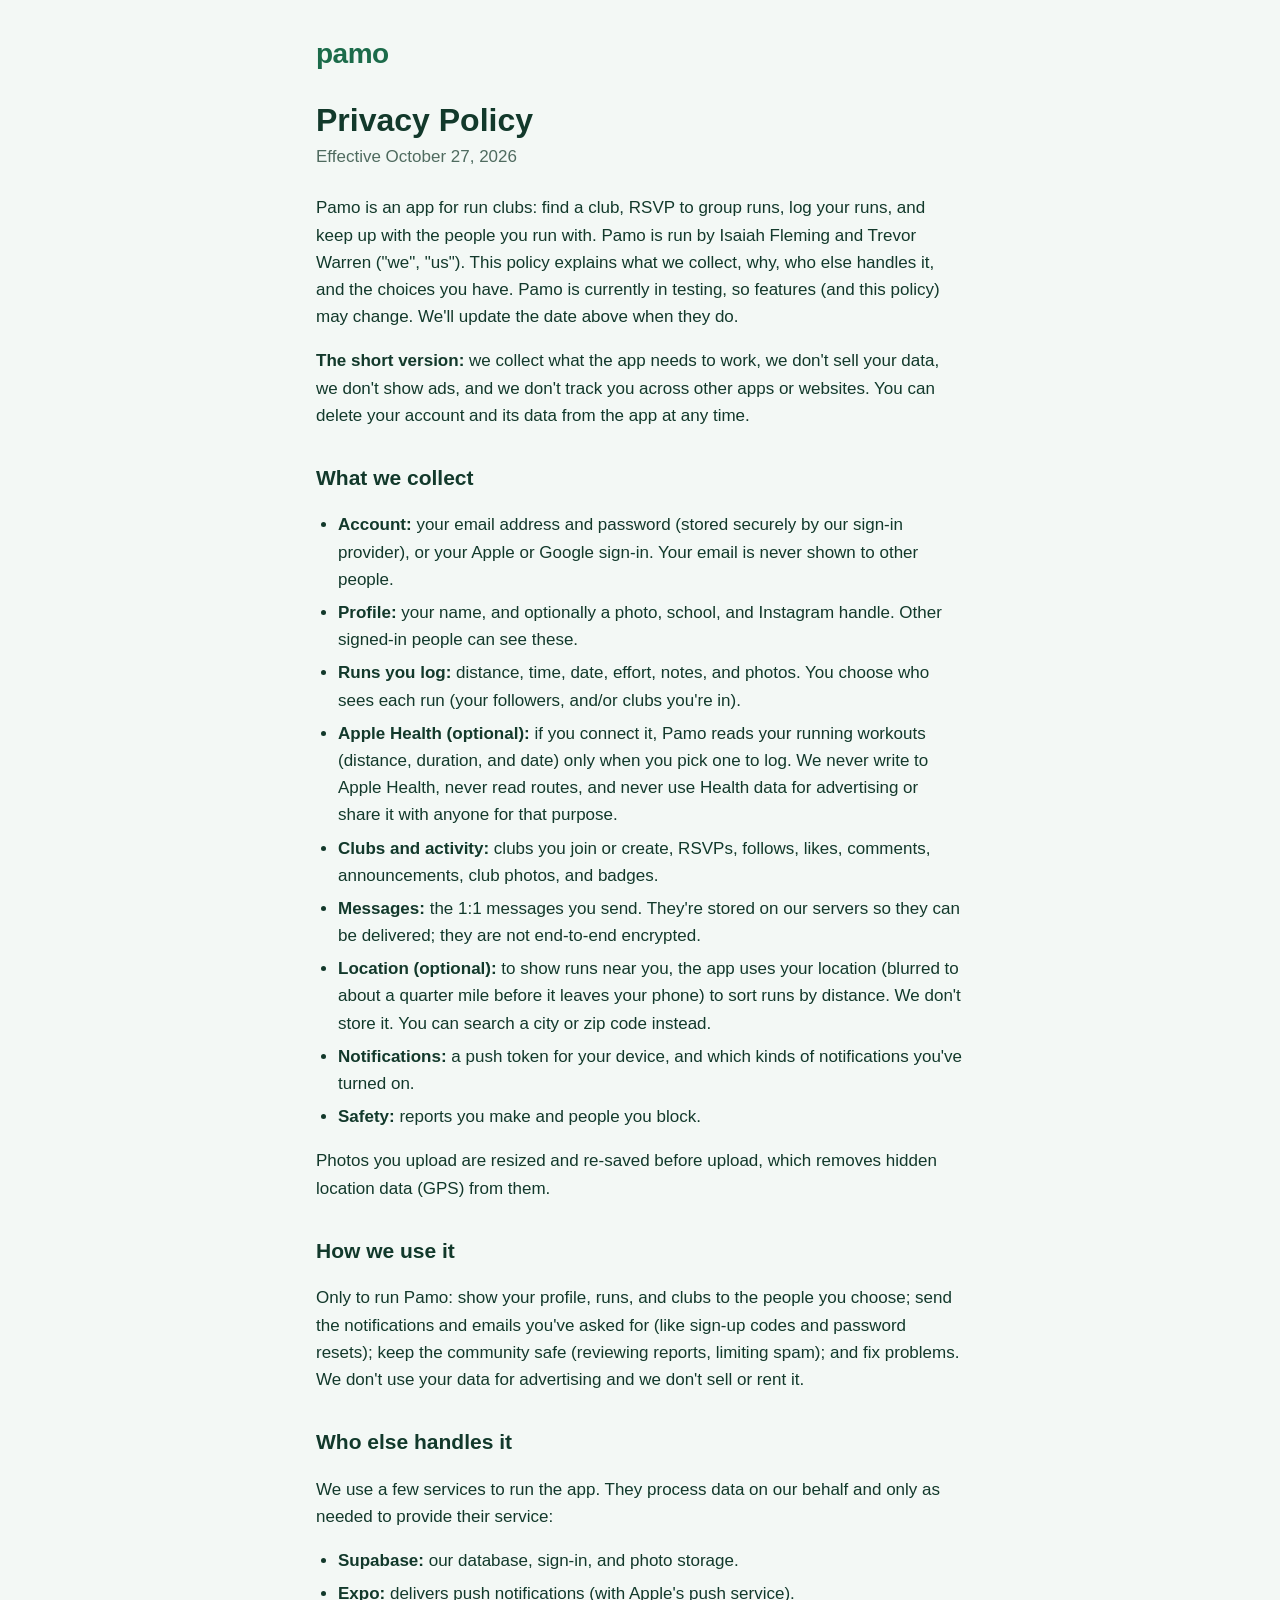
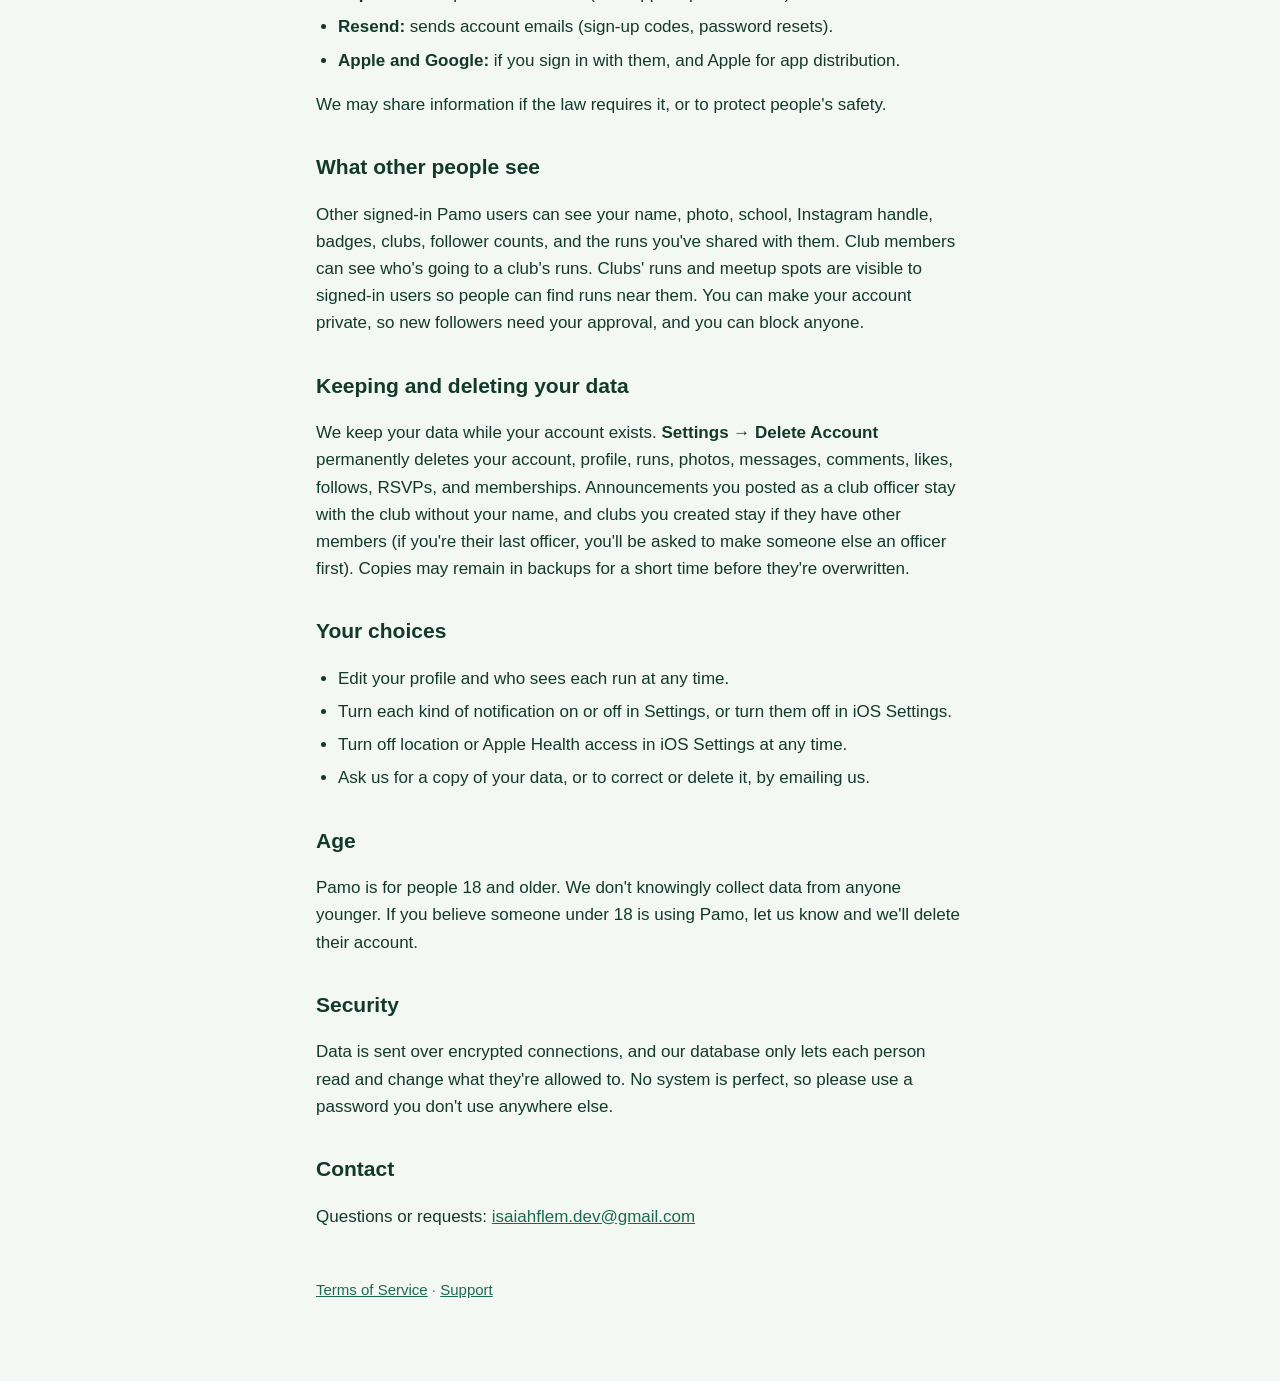
==== privacy.html @ 01199da5 "Privacy Policy, Terms of Service, and Support pages Co-Authored-By: Claude Opus 5.5 <noreply@anthrop" ====
<!doctype html>
<html lang="en">
<head>
<meta charset="utf-8">
<meta name="viewport" content="width=device-width, initial-scale=1">
<title>Privacy Policy · Pamo</title>
<link rel="stylesheet" href="style.css">
</head>
<body>
<main>
<p class="brand"><a href="/">pamo</a></p>
<h1>Privacy Policy</h1>
<p class="meta">Effective October 27, 2026</p>

<p>Pamo is an app for run clubs: find a club, RSVP to group runs, log your runs, and keep up with the people you run
with. Pamo is run by Isaiah Fleming and Trevor Warren ("we", "us"). This policy explains what we collect, why, who
else handles it, and the choices you have. Pamo is currently in testing, so features (and this policy) may change.
We'll update the date above when they do.</p>

<p><strong>The short version:</strong> we collect what the app needs to work, we don't sell your data, we don't show
ads, and we don't track you across other apps or websites. You can delete your account and its data from the app at
any time.</p>

<h2>What we collect</h2>
<ul>
<li><strong>Account:</strong> your email address and password (stored securely by our sign-in provider), or your
Apple or Google sign-in. Your email is never shown to other people.</li>
<li><strong>Profile:</strong> your name, and optionally a photo, school, and Instagram handle. Other signed-in people
can see these.</li>
<li><strong>Runs you log:</strong> distance, time, date, effort, notes, and photos. You choose who sees each run (your
followers, and/or clubs you're in).</li>
<li><strong>Apple Health (optional):</strong> if you connect it, Pamo reads your running workouts (distance, duration,
and date) only when you pick one to log. We never write to Apple Health, never read routes, and never use Health data
for advertising or share it with anyone for that purpose.</li>
<li><strong>Clubs and activity:</strong> clubs you join or create, RSVPs, follows, likes, comments, announcements,
club photos, and badges.</li>
<li><strong>Messages:</strong> the 1:1 messages you send. They're stored on our servers so they can be delivered;
they are not end-to-end encrypted.</li>
<li><strong>Location (optional):</strong> to show runs near you, the app uses your location (blurred to about a
quarter mile before it leaves your phone) to sort runs by distance. We don't store it. You can search a city or zip
code instead.</li>
<li><strong>Notifications:</strong> a push token for your device, and which kinds of notifications you've turned on.</li>
<li><strong>Safety:</strong> reports you make and people you block.</li>
</ul>
<p>Photos you upload are resized and re-saved before upload, which removes hidden location data (GPS) from them.</p>

<h2>How we use it</h2>
<p>Only to run Pamo: show your profile, runs, and clubs to the people you choose; send the notifications and emails
you've asked for (like sign-up codes and password resets); keep the community safe (reviewing reports, limiting
spam); and fix problems. We don't use your data for advertising and we don't sell or rent it.</p>

<h2>Who else handles it</h2>
<p>We use a few services to run the app. They process data on our behalf and only as needed to provide their
service:</p>
<ul>
<li><strong>Supabase:</strong> our database, sign-in, and photo storage.</li>
<li><strong>Expo:</strong> delivers push notifications (with Apple's push service).</li>
<li><strong>Resend:</strong> sends account emails (sign-up codes, password resets).</li>
<li><strong>Apple and Google:</strong> if you sign in with them, and Apple for app distribution.</li>
</ul>
<p>We may share information if the law requires it, or to protect people's safety.</p>

<h2>What other people see</h2>
<p>Other signed-in Pamo users can see your name, photo, school, Instagram handle, badges, clubs, follower counts, and
the runs you've shared with them. Club members can see who's going to a club's runs. Clubs' runs and meetup spots
are visible to signed-in users so people can find runs near them. You can make your account private, so new
followers need your approval, and you can block anyone.</p>

<h2>Keeping and deleting your data</h2>
<p>We keep your data while your account exists. <strong>Settings → Delete Account</strong> permanently deletes your
account, profile, runs, photos, messages, comments, likes, follows, RSVPs, and memberships. Announcements you posted
as a club officer stay with the club without your name, and clubs you created stay if they have other members (if
you're their last officer, you'll be asked to make someone else an officer first). Copies may remain in backups for
a short time before they're overwritten.</p>

<h2>Your choices</h2>
<ul>
<li>Edit your profile and who sees each run at any time.</li>
<li>Turn each kind of notification on or off in Settings, or turn them off in iOS Settings.</li>
<li>Turn off location or Apple Health access in iOS Settings at any time.</li>
<li>Ask us for a copy of your data, or to correct or delete it, by emailing us.</li>
</ul>

<h2>Age</h2>
<p>Pamo is for people 18 and older. We don't knowingly collect data from anyone younger. If you believe someone
under 18 is using Pamo, let us know and we'll delete their account.</p>

<h2>Security</h2>
<p>Data is sent over encrypted connections, and our database only lets each person read and change what they're
allowed to. No system is perfect, so please use a password you don't use anywhere else.</p>

<h2>Contact</h2>
<p>Questions or requests: <a href="mailto:isaiahflem.dev@gmail.com">isaiahflem.dev@gmail.com</a></p>

<p class="footer"><a href="/terms">Terms of Service</a> · <a href="/support">Support</a></p>
</main>
</body>
</html>
---- style.css ----
:root {
  --green: #1b6b4a;
  --ink: #12392b;
  --muted: #4f6b5f;
  --bg: #f3f8f5;
}
* { box-sizing: border-box; }
body {
  margin: 0;
  background: var(--bg);
  color: var(--ink);
  font: 17px/1.6 -apple-system, BlinkMacSystemFont, "Segoe UI", Roboto, sans-serif;
}
main { max-width: 680px; margin: 0 auto; padding: 32px 16px 64px; }
.brand { font-weight: 800; font-size: 28px; color: var(--green); margin: 0 0 24px; letter-spacing: -0.5px; }
.brand a { color: inherit; text-decoration: none; }
h1 { font-size: 32px; line-height: 1.2; margin: 0 0 4px; }
h2 { font-size: 21px; margin: 32px 0 8px; }
h3 { font-size: 17px; margin: 20px 0 4px; }
.meta { color: var(--muted); margin: 0 0 24px; }
a { color: var(--green); }
ul { padding-left: 22px; }
li { margin: 6px 0; }
.footer { margin-top: 48px; color: var(--muted); font-size: 15px; }
.home { padding-top: 15vh; }
.home h1 { font-size: 40px; margin-bottom: 16px; }
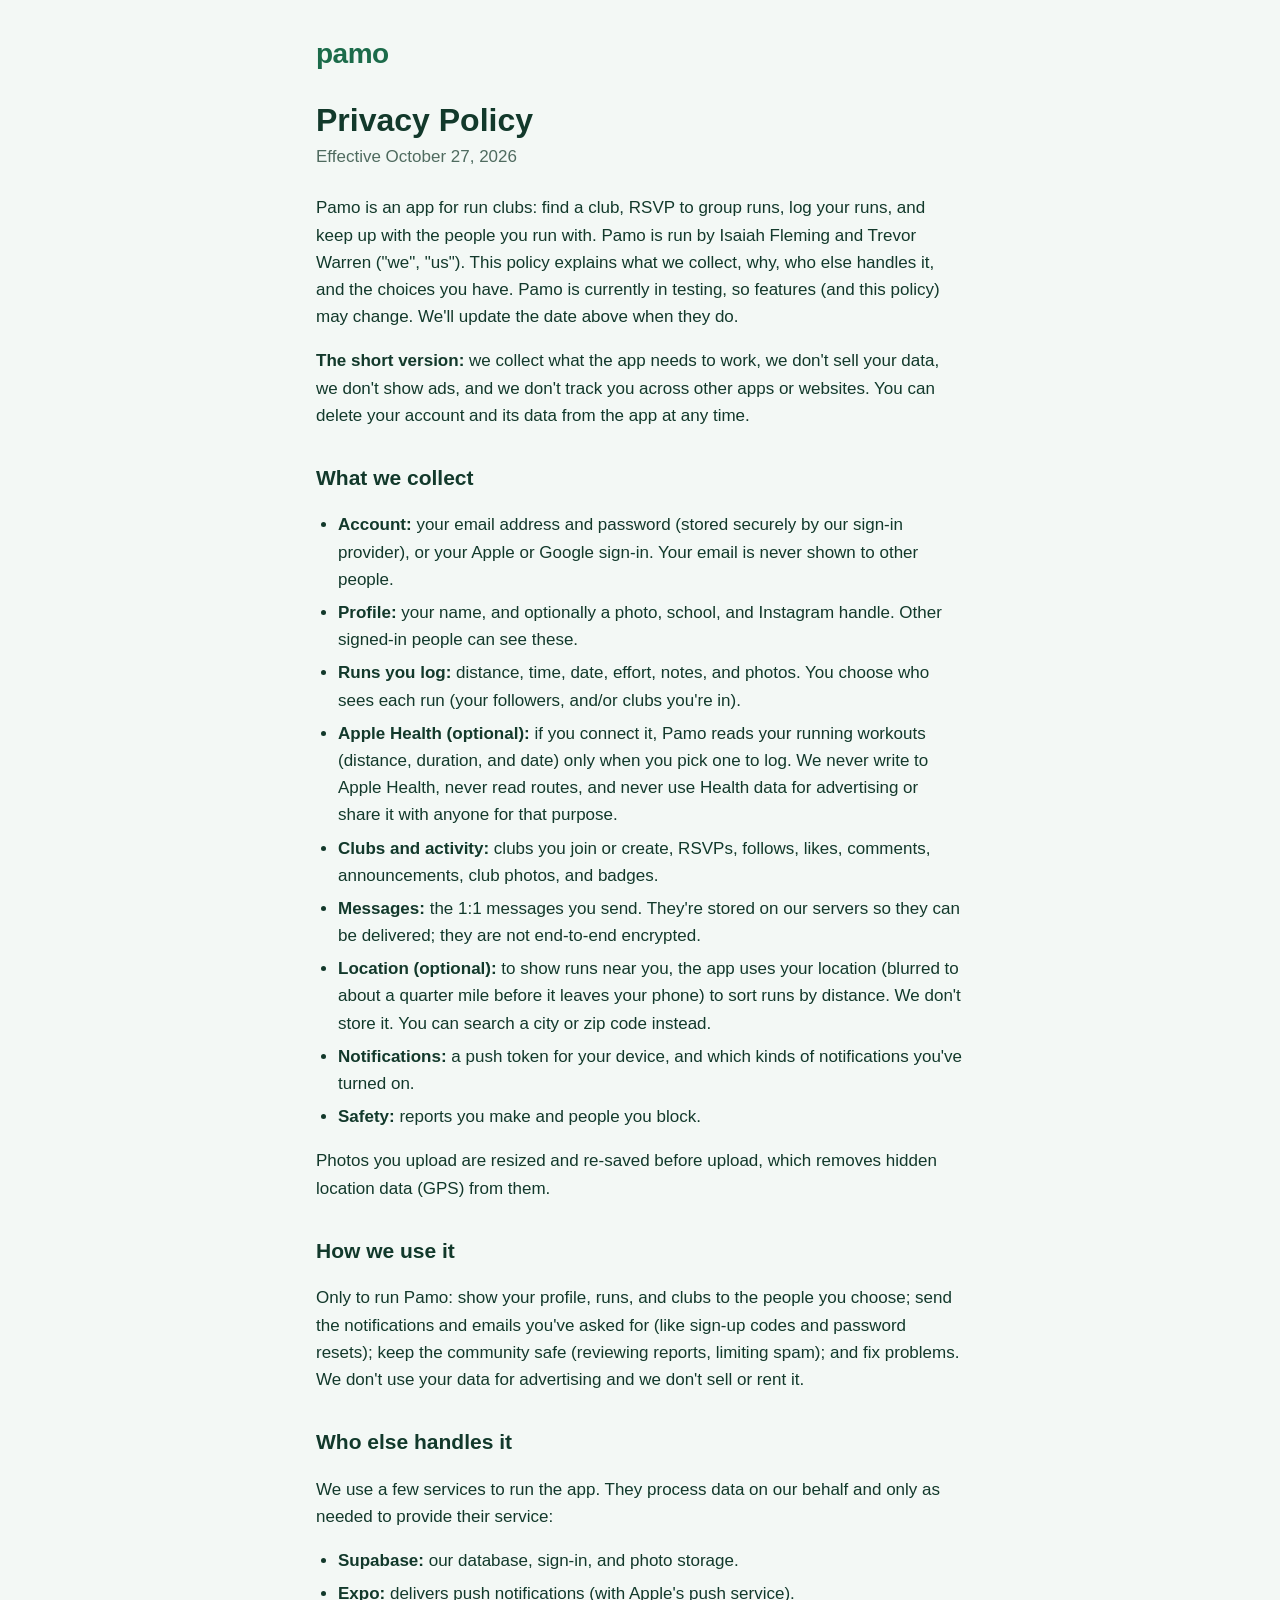
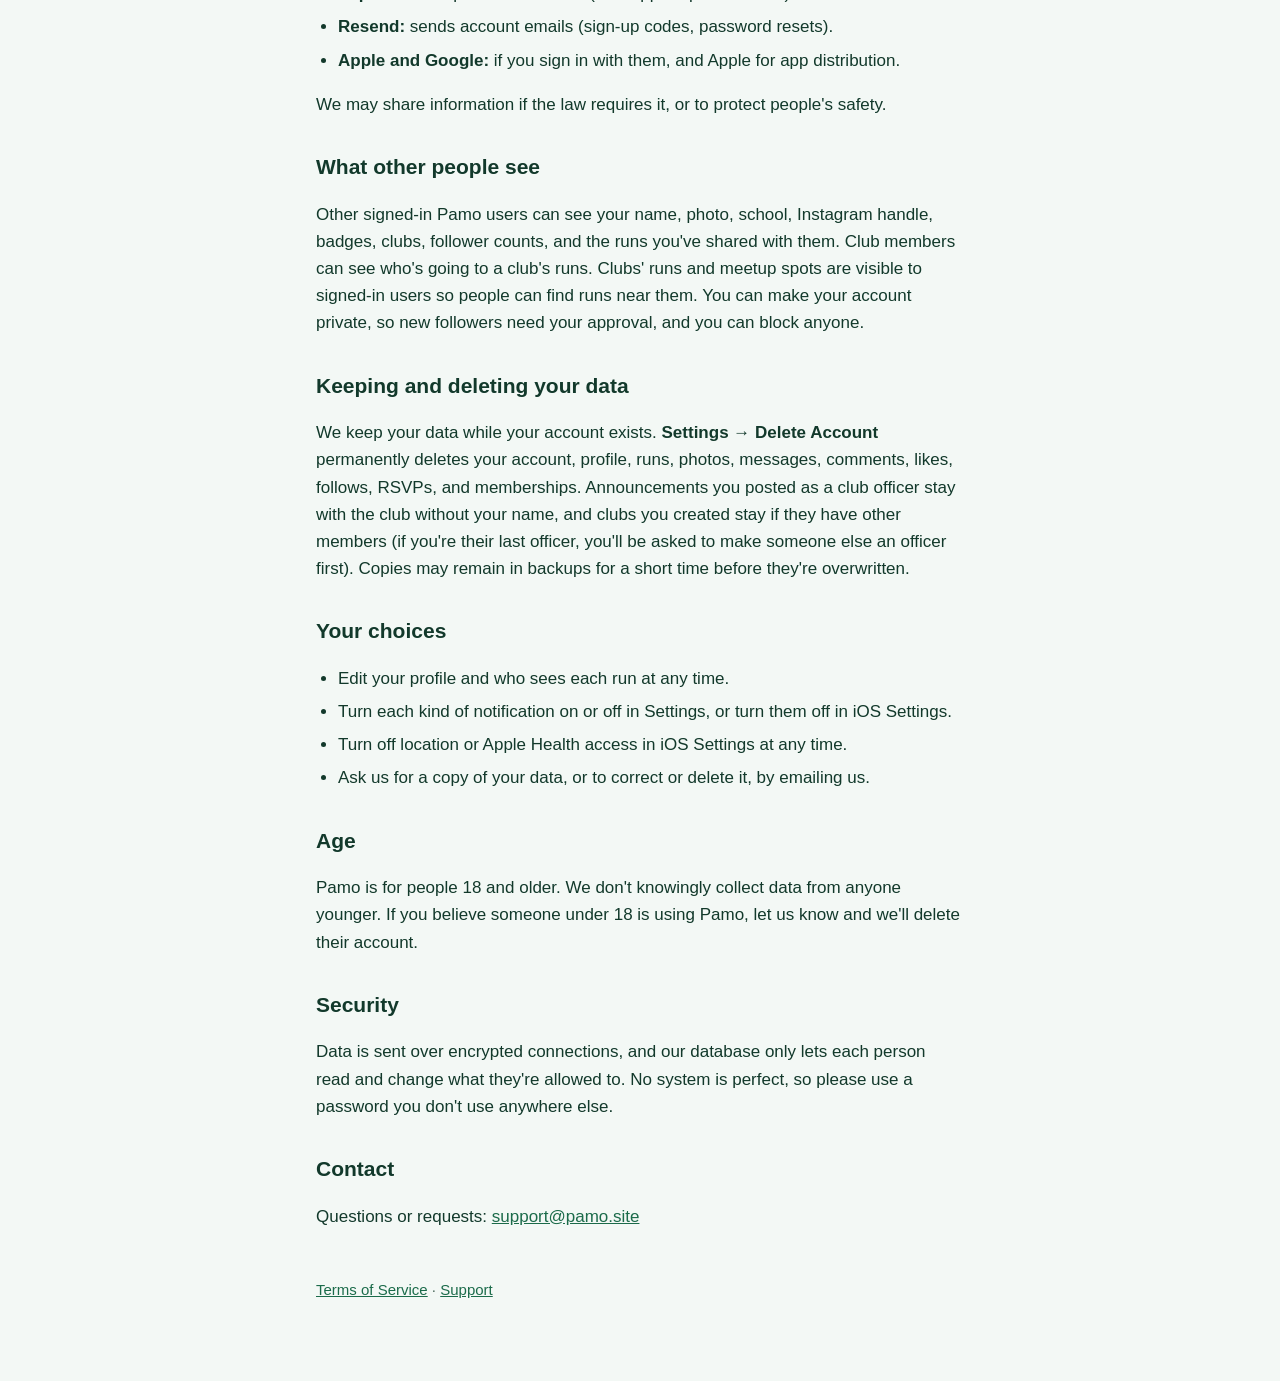
==== commit 45fef1a4: "Contact: support@pamo.site Co-Authored-By: Claude Opus 5.5 <noreply@anthropic.com>" ====
--- a/privacy.html
+++ b/privacy.html
@@ -90,7 +90,7 @@
 allowed to. No system is perfect, so please use a password you don't use anywhere else.</p>
 
 <h2>Contact</h2>
-<p>Questions or requests: <a href="mailto:isaiahflem.dev@gmail.com">isaiahflem.dev@gmail.com</a></p>
+<p>Questions or requests: <a href="mailto:support@pamo.site">support@pamo.site</a></p>
 
 <p class="footer"><a href="/terms">Terms of Service</a> · <a href="/support">Support</a></p>
 </main>
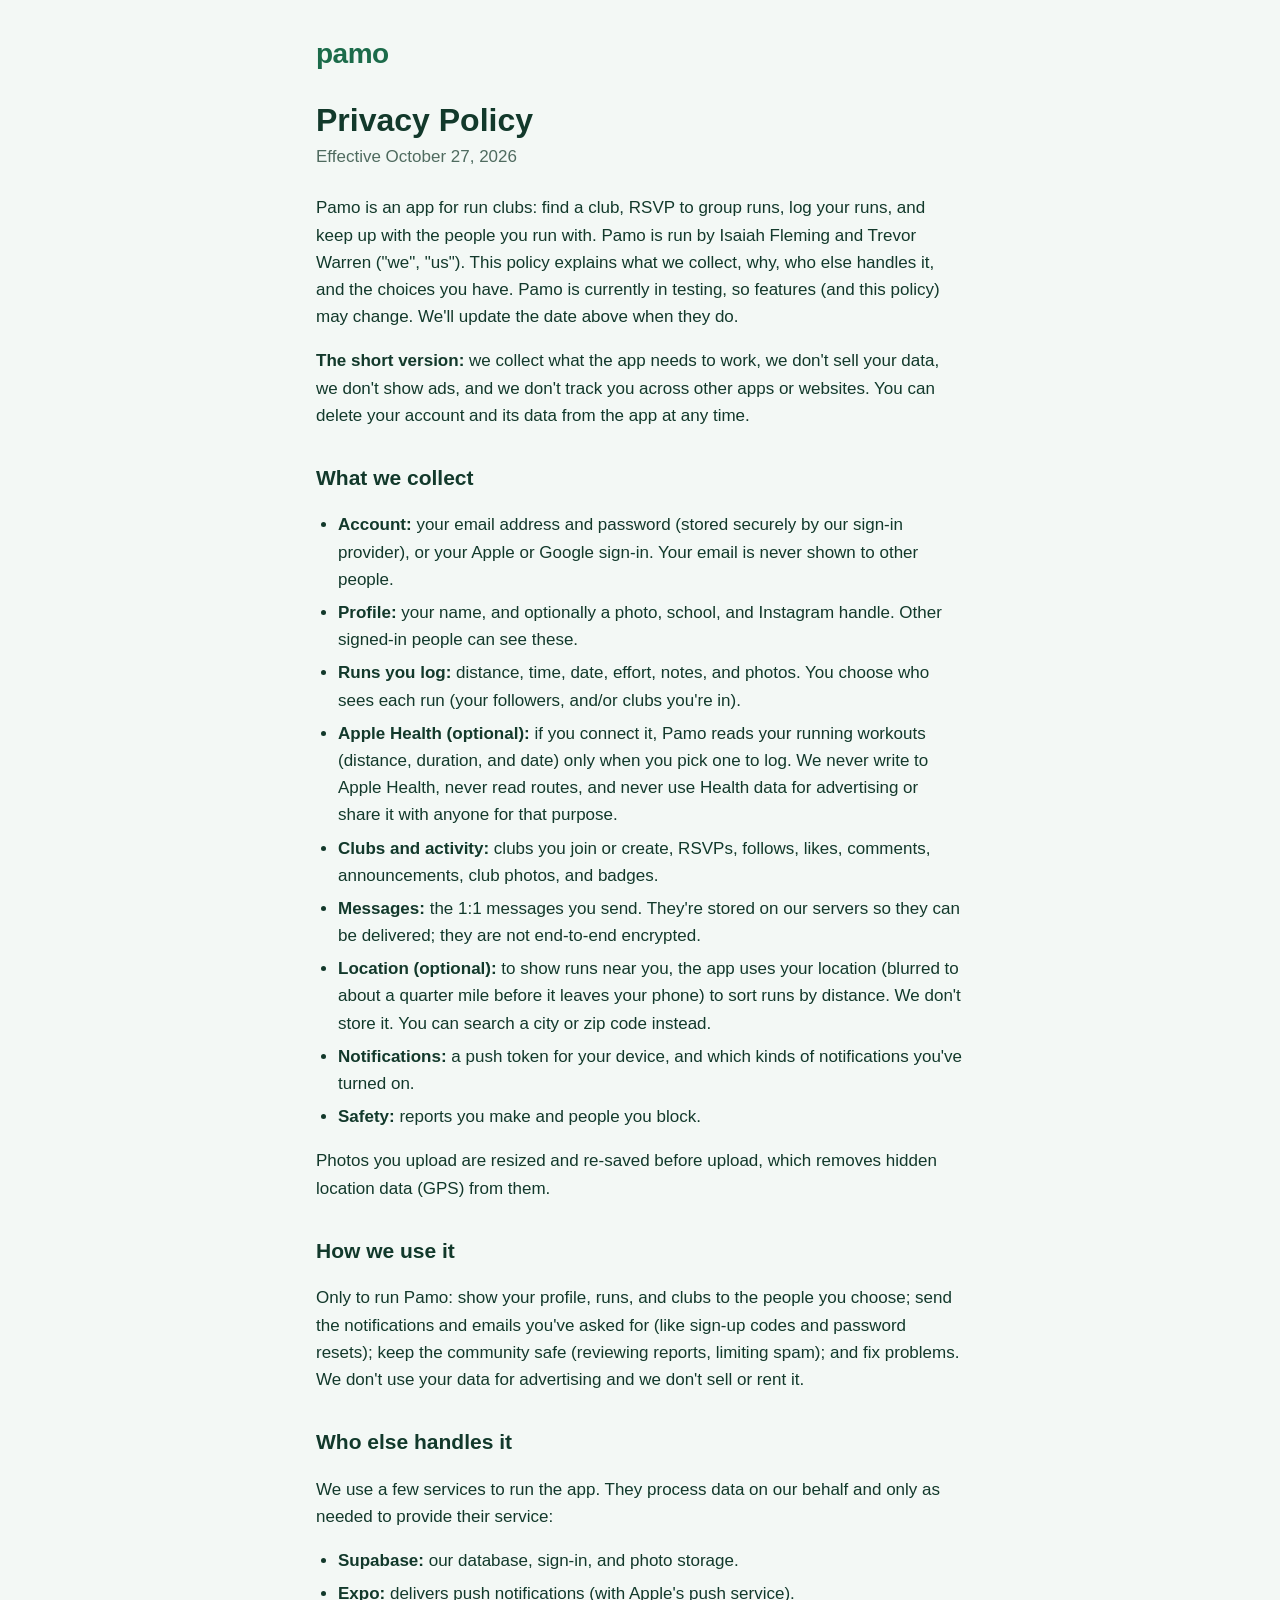
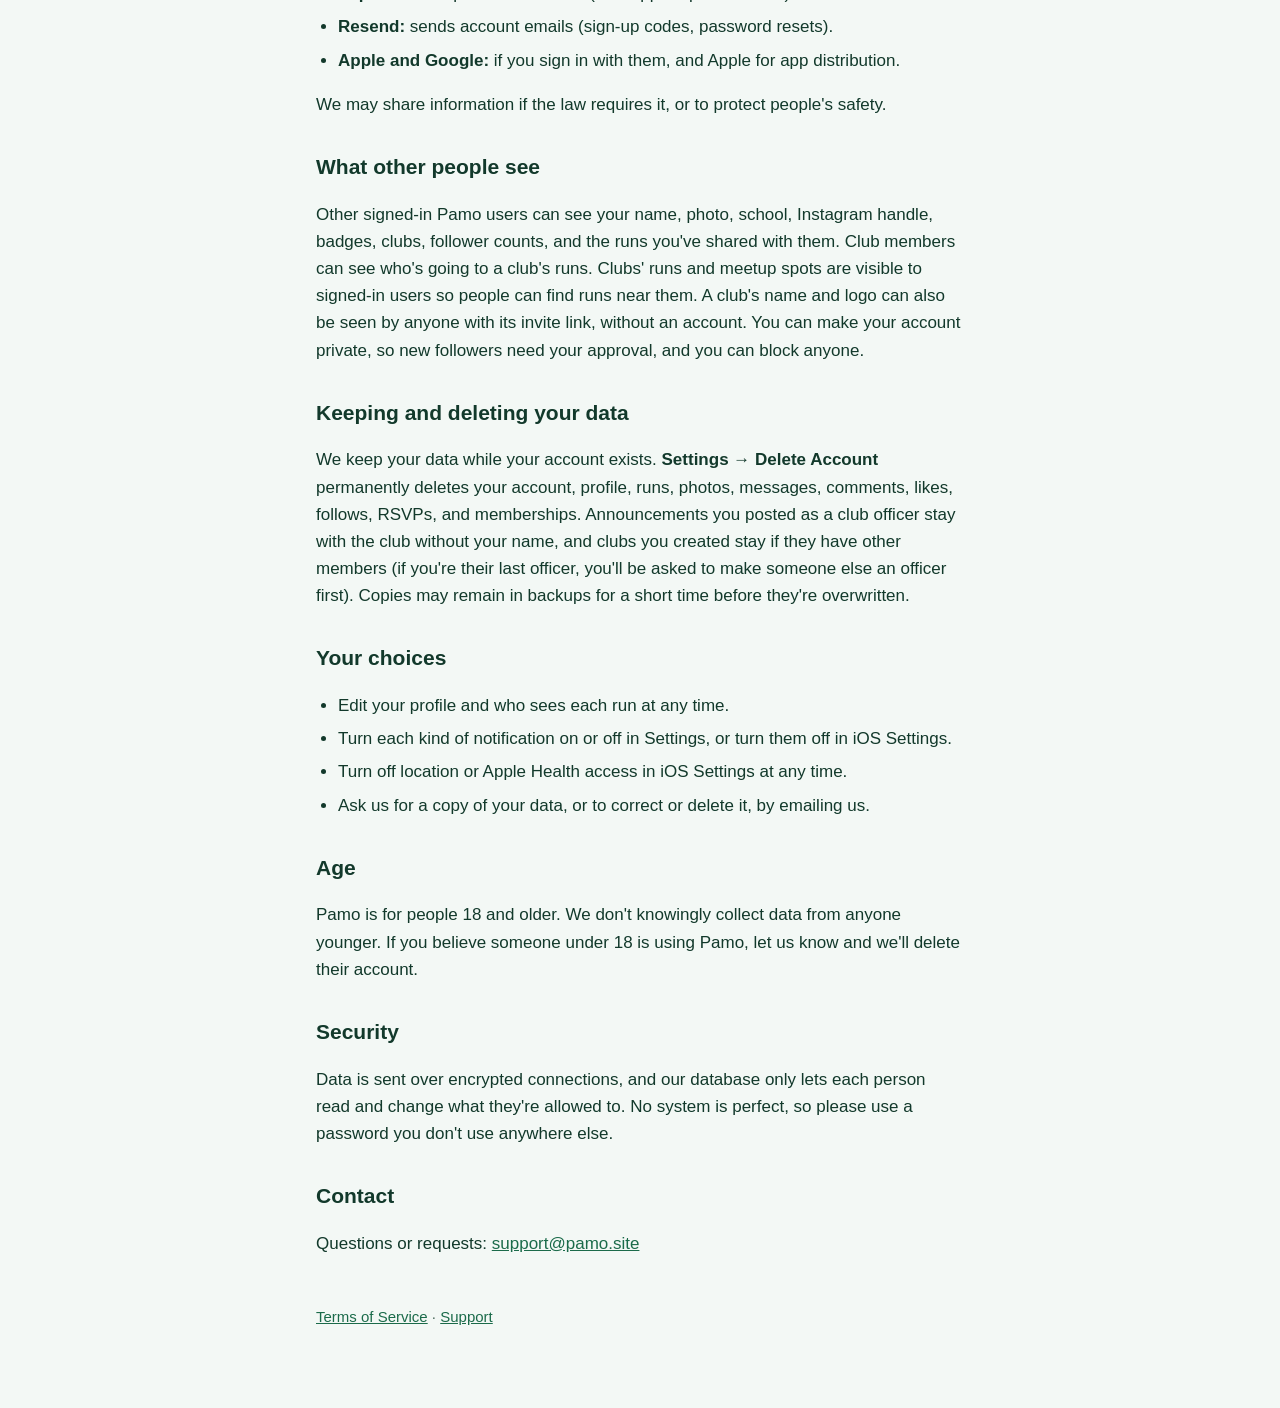
==== commit 81788ba0: "Club invite page and universal links Co-Authored-By: Claude Opus 5.5 <noreply@anthropic.com>" ====
--- a/privacy.html
+++ b/privacy.html
@@ -63,7 +63,8 @@
 <h2>What other people see</h2>
 <p>Other signed-in Pamo users can see your name, photo, school, Instagram handle, badges, clubs, follower counts, and
 the runs you've shared with them. Club members can see who's going to a club's runs. Clubs' runs and meetup spots
-are visible to signed-in users so people can find runs near them. You can make your account private, so new
+are visible to signed-in users so people can find runs near them. A club's name and logo can also be seen by anyone
+with its invite link, without an account. You can make your account private, so new
 followers need your approval, and you can block anyone.</p>
 
 <h2>Keeping and deleting your data</h2>
--- a/style.css
+++ b/style.css
@@ -24,3 +24,9 @@
 .footer { margin-top: 48px; color: var(--muted); font-size: 15px; }
 .home { padding-top: 15vh; }
 .home h1 { font-size: 40px; margin-bottom: 16px; }
+.invite { text-align: center; padding-top: 10vh; }
+.club-logo { width: 96px; height: 96px; border-radius: 50%; object-fit: cover; margin-bottom: 16px; }
+.button { display: block; margin: 12px auto 0; max-width: 340px; padding: 15px 20px; border-radius: 999px; background: var(--green); color: #fff; font-weight: 600; text-decoration: none; }
+.button.secondary { background: #fff; color: var(--ink); border: 1px solid #cfe0d7; }
+.note { color: var(--muted); font-size: 15px; margin-top: 20px; }
+[hidden] { display: none !important; }
